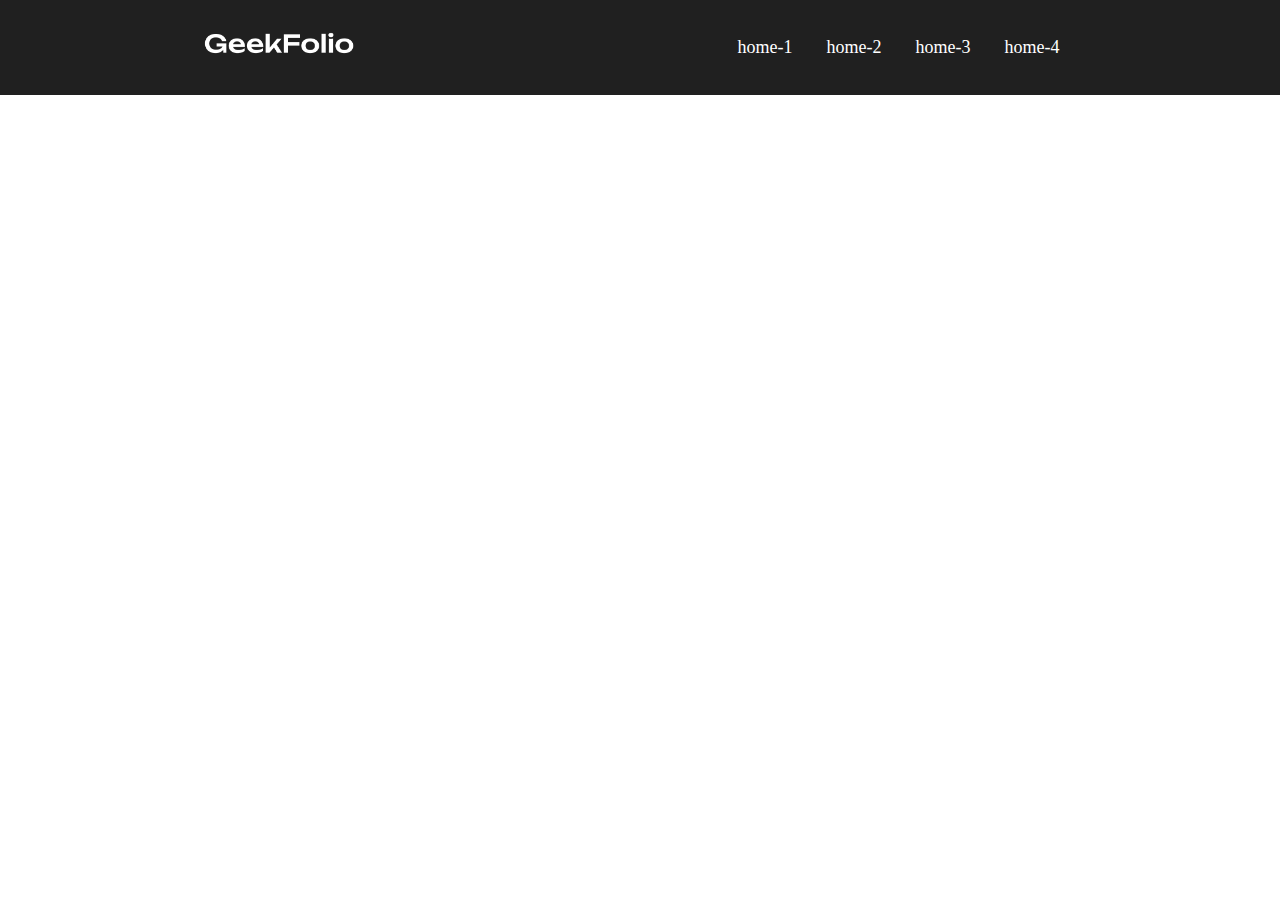
==== index.html @ 6cdb74df "header added" ====
<!DOCTYPE html>
<html lang="en">
<head>
    <meta charset="UTF-8">
    <meta name="viewport" content="width=device-width, initial-scale=1.0">
    <title>Digital project B8</title>
    <link rel="stylesheet" href="style.css">
</head>
<body>
    <header>
        <nav>
            <div class="menu-container">
                <div class="logo">
                    <img class="logo-photo" src="./logo/logo-light.png" alt="">
                </div>
                <div class="menus">
                    <li class="item">home-1</li>
                    <li class="item">home-2</li>
                    <li class="item">home-3</li>
                    <li class="item">home-4</li>
                </div>
            </div>
        </nav>
    </header>
</body>
</html>
---- style.css ----
*{
    margin: 0px;
    padding: 0px;
}
.menu-container{
    background-color: rgb(32, 32, 32);
    padding: 20px;
    color: white;
    list-style: none;
    display: flex;
    align-items: center;
    justify-content: space-around;
}
.logo-photo{
    width: 150px;
}
.menus{
    display: flex;
}
.item{
    margin: 10px 10px 10px 10px;
    padding: 7px 7px 7px 7px;
    font-size: 18px;
}
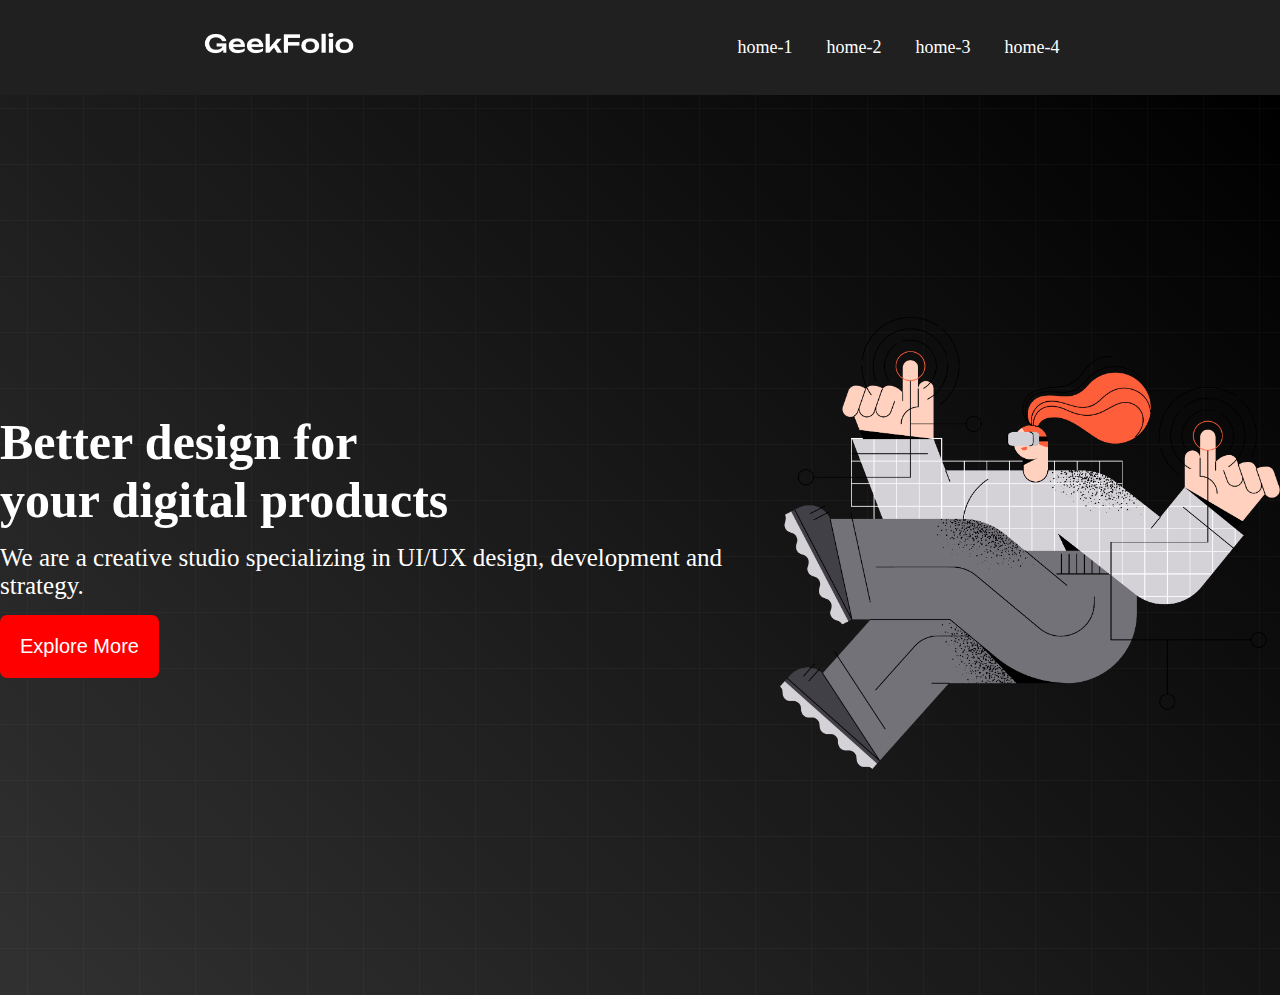
==== commit 515a73ea: "banner section added" ====
--- a/index.html
+++ b/index.html
@@ -22,5 +22,19 @@
             </div>
         </nav>
     </header>
+    <main>
+        <section>
+            <div class="banner-container">
+                <div class="banner-text">
+                    <h2 class="title">Better design for <br> your digital products</h2>
+                    <p class="describtion">We are a creative studio specializing in UI/UX design, development and strategy.</p>
+                    <button class="button">Explore More</button>
+                </div>
+                <div class="banner-photo">
+                    <img class="banner-photo" src="./images/banner.png" alt="">
+                </div>
+            </div>
+        </section>
+    </main>
 </body>
 </html>--- a/style.css
+++ b/style.css
@@ -21,4 +21,34 @@
     margin: 10px 10px 10px 10px;
     padding: 7px 7px 7px 7px;
     font-size: 18px;
+}
+
+/* bannner styles here  */
+.banner-container{
+    display: flex;
+    align-items: center;
+    justify-content:space-around;
+    height: 100vh;
+    color: white;
+    background-image: url("./images/background.png"),linear-gradient(45deg,#313131,#000);
+}
+.title{
+    font-size: 50px;
+    font-weight: bold;
+}
+.describtion{
+    font-size: 25px;
+    margin-top: 15px;
+    margin-bottom: 15px;
+}
+.banner-photo{
+    width: 500px;
+}
+.button{
+    background-color: #ff0000;
+    color: white;
+    border-radius: 7px;
+    padding: 20px 20px 20px 20px;
+    border: none;
+    font-size: 20px;
 }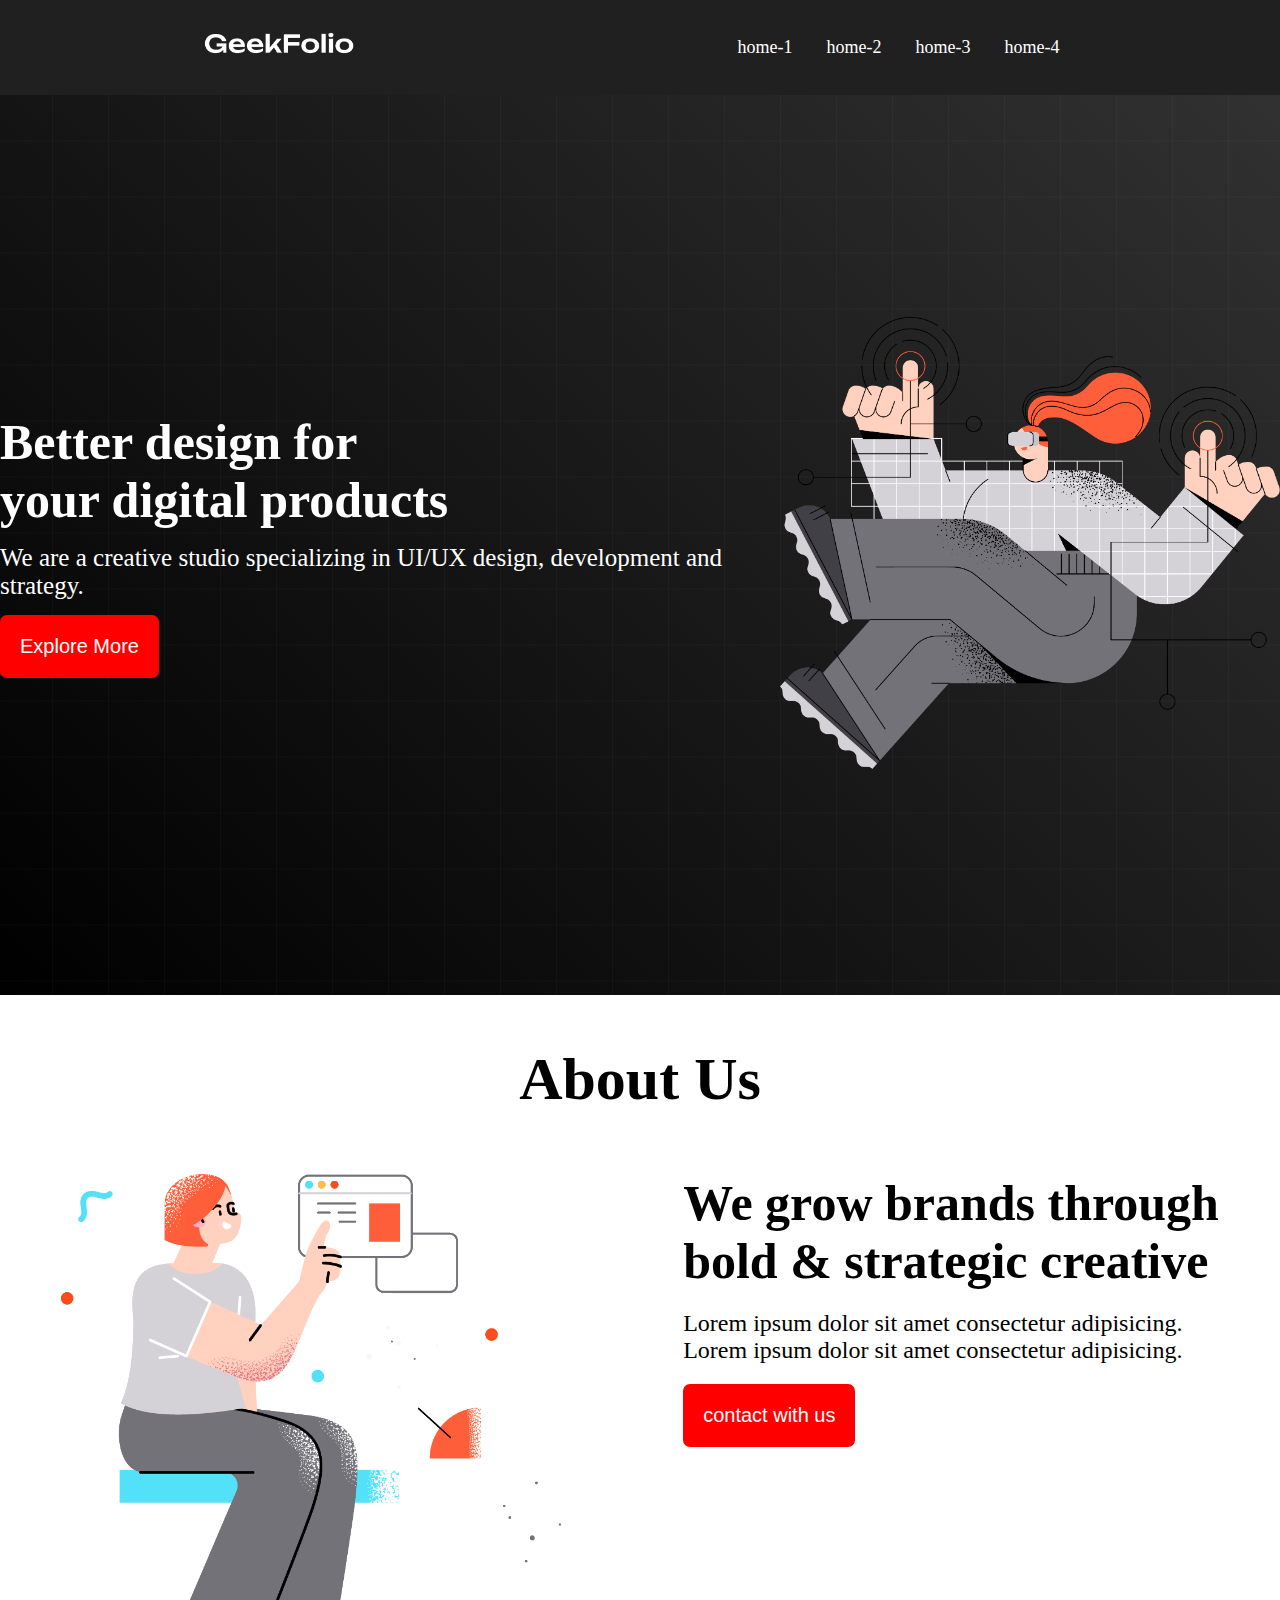
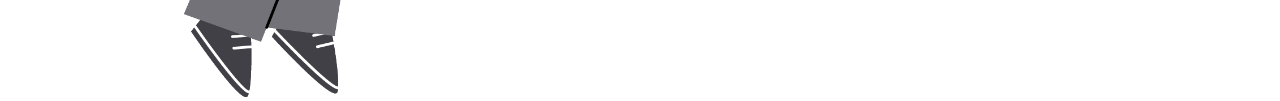
==== commit a74fb3e2: "about us  section added" ====
--- a/index.html
+++ b/index.html
@@ -35,6 +35,26 @@
                 </div>
             </div>
         </section>
+        <section>
+            <h1 class="about-text">About Us</h1>
+            <div class="about-container">
+                <div class="about-image">
+                    <img class="banner-photo" src="./images/section.png" alt="">
+                </div>
+                <div class="about-describtion">
+                    <h2 class="title">We grow brands through <br>
+                        bold & strategic creative<h2>
+                    <p class="about-des">Lorem ipsum dolor sit amet consectetur adipisicing. <br>
+                        Lorem ipsum dolor sit amet consectetur adipisicing.
+
+                    </p>
+                    <button class="button">
+                        contact with us
+                    </button>        
+                </div>
+            </section>
+            </div>
+
     </main>
 </body>
 </html>--- a/style.css
+++ b/style.css
@@ -30,7 +30,10 @@
     justify-content:space-around;
     height: 100vh;
     color: white;
-    background-image: url("./images/background.png"),linear-gradient(45deg,#313131,#000);
+    background-image: url("./images/background.png"),linear-gradient(45deg,#000 ,#313131)
+    ;
+    background-position: center;
+    background-repeat: no-repeat;
 }
 .title{
     font-size: 50px;
@@ -51,4 +54,22 @@
     padding: 20px 20px 20px 20px;
     border: none;
     font-size: 20px;
-}+}
+
+/* about styles here  */
+.about-text{
+    text-align: center;
+    font-size: 60px;
+    margin-top: 50px;
+}
+.about-container{
+    margin-top: 60px;
+    display: flex;
+    justify-content: space-around;
+}
+.about-des{
+     font-weight:500 ;
+     margin-top: 20px;
+     margin-bottom: 20px;
+}
+
